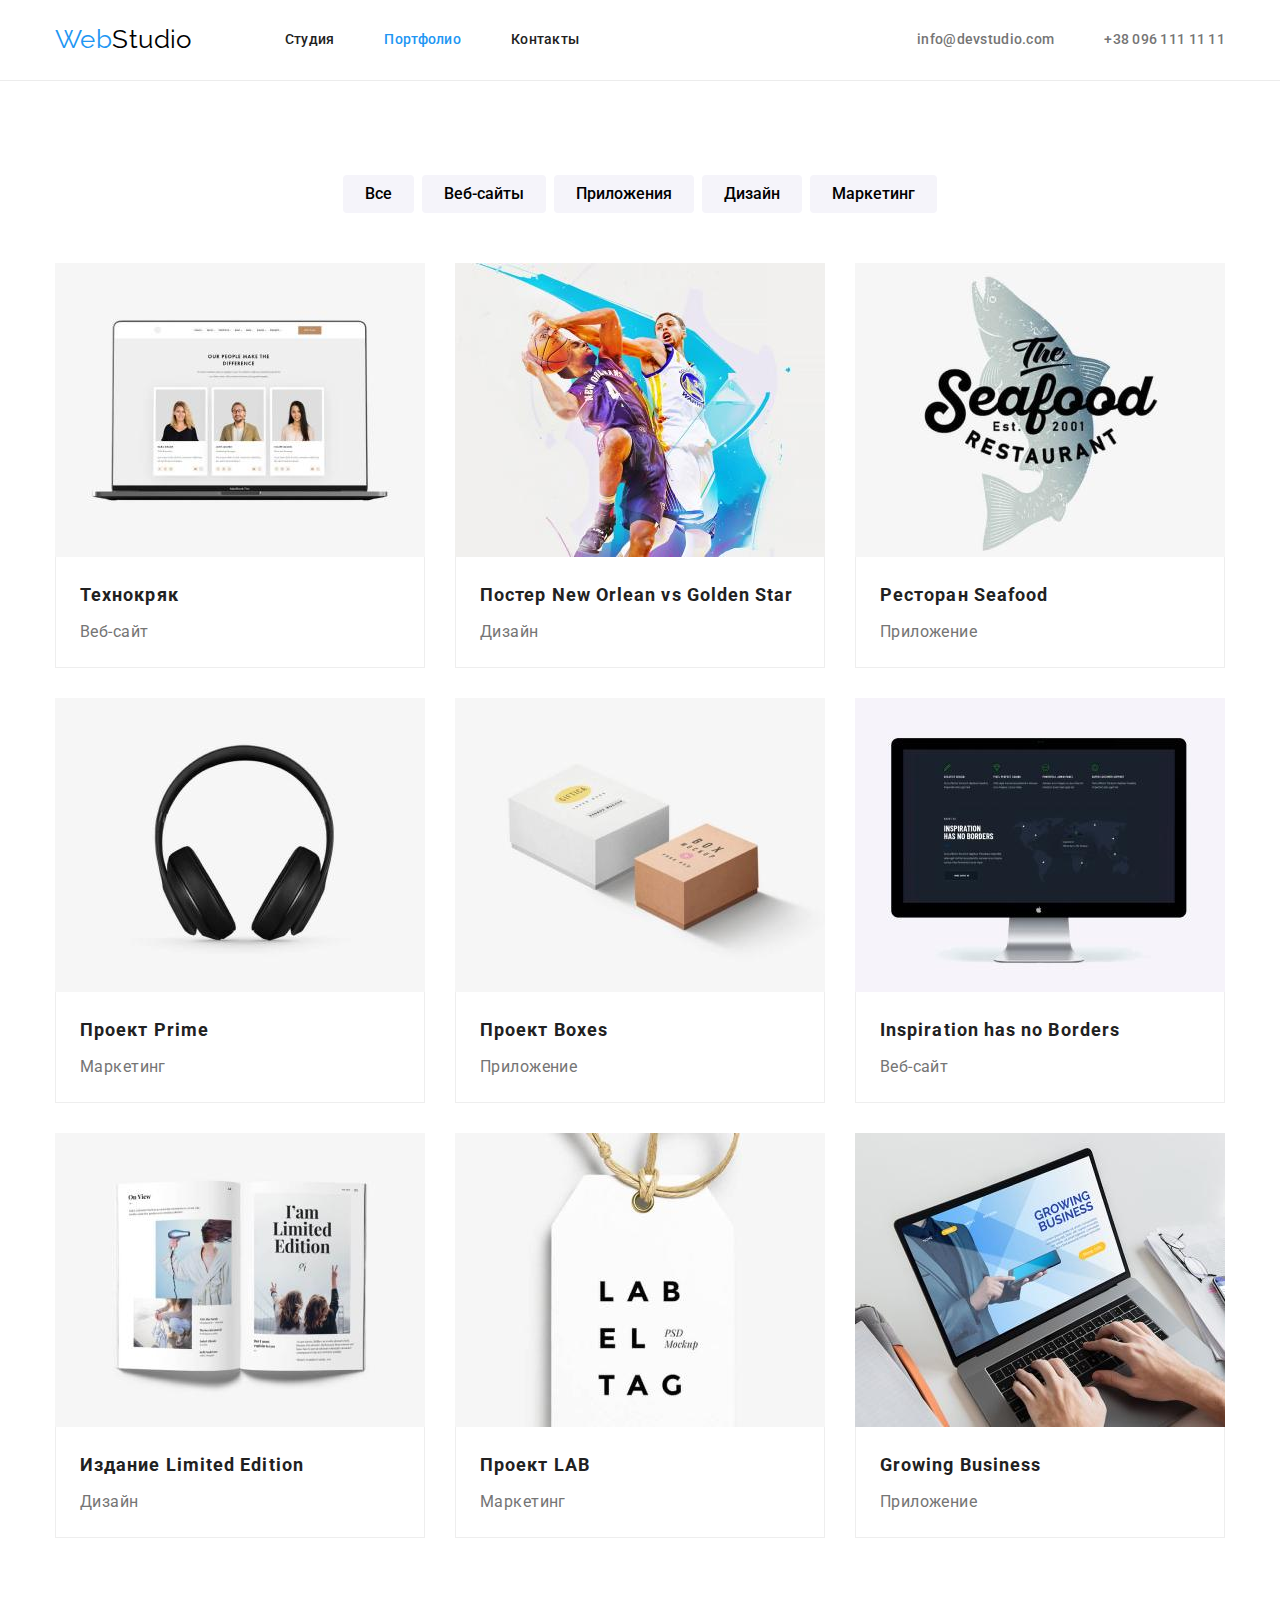
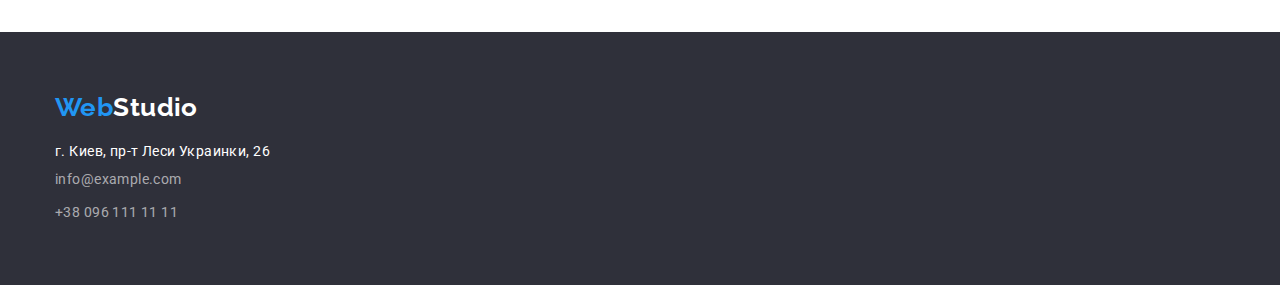
==== portfolio.html @ e7f18486 "1" ====
<!DOCTYPE html>
<html lang="ru">
  <head>
    <meta charset="UTF-8" />
    <meta http-equiv="X-UA-Compatible" content="IE=edge" />
    <meta name="viewport" content="width=device-width, initial-scale=1.0" />
    <title>portfolio</title>
    <link
      href="https://fonts.googleapis.com/css2?family=Raleway:wght@700&family=Roboto:wght@400;500;700;900&display=swap"
      rel="stylesheet"
    />
    <link
      rel="stylesheet"
      href="https://cdnjs.cloudflare.com/ajax/libs/modern-normalize/1.1.0/modern-normalize.min.css"
    />
    <link rel="stylesheet" href="./css/styles.css" />
  </head>

  <body>
    <header class="">
      <div class="container">
        <div class="main-nav">
          <nav class="conteiner-nav">
            <a href="./index.html" class="logo"
              ><span class="logo-text">Web</span>Studio</a
            >
            <ul class="site-nav">
              <li class="item">
                <a href="./index.html" class="link">Студия</a>
              </li>
              <li class="item">
                <a href="./portfolio.html" class="link current">Портфолио</a>
              </li>
              <li class="item"><a href="" class="link">Контакты</a></li>
            </ul>
          </nav>
          <div class="conteiner-contakt">
            <ul class="auth-nav">
              <li class="item">
                <a href="emailto:info@devstudio.com" class="link"
                  >info@devstudio.com
                </a>
              </li>
              <li class="item">
                <a href="tel:+380961111111" class="link"> +38 096 111 11 11</a>
              </li>
            </ul>
          </div>
        </div>
      </div>
    </header>
    <main>
      <section>
        <div class="section container">
          <h1 class="visually-hidden">Карточки работ</h1>
          <ul class="filter">
            <li class="item">
              <button type="button" class="button-filter">Все</button>
            </li>

            <li class="item">
              <button type="button" class="button-filter">Веб-сайты</button>
            </li>

            <li class="item">
              <button type="button" class="button-filter">Приложения</button>
            </li>

            <li class="item">
              <button type="button" class="button-filter">Дизайн</button>
            </li>

            <li class="item">
              <button type="button" class="button-filter">Маркетинг</button>
            </li>
          </ul>

          <ul class="card-work">
            <li class="item">
              <article class="card">
                <div class="card-thumb">
                  <img
                    src="./images/techno.jpeg"
                    alt="стрaница сайта"
                    width="370"
                  />
                </div>
                <div class="card-content">
                  <h2 class="work-title">Технокряк</h2>
                  <p class="work-name">Веб-сайт</p>
                </div>
              </article>
            </li>

            <li class="item">
              <article class="card">
                <div class="card-thumb">
                  <img src="./images/poster.jpeg" alt="баскетбол" width="370" />
                </div>
                <div class="card-content">
                  <h2 class="work-title">Постер New Orlean vs Golden Star</h2>
                  <p class="work-name">Дизайн</p>
                </div>
              </article>
            </li>

            <li class="item">
              <article class="card">
                <div class="card-thumb">
                  <img
                    src="./images/restaurant.jpeg"
                    alt="логотип ресторана"
                    width="370"
                  />
                </div>
                <div class="card-content">
                  <h2 class="work-title">Ресторан Seafood</h2>
                  <p class="work-name">Приложение</p>
                </div>
              </article>
            </li>

            <li class="item">
              <article class="card">
                <div class="card-thumb">
                  <img src="./images/prime.jpeg" alt="наушники" width="370" />
                </div>
                <div class="card-content">
                  <h2 class="work-title">Проект Prime</h2>
                  <p class="work-name">Маркетинг</p>
                </div>
              </article>
            </li>

            <li class="item">
              <article class="card">
                <div class="card-thumb">
                  <img src="./images/boxes.jpeg" alt="блоки" width="370" />
                </div>
                <div class="card-content">
                  <h2 class="work-title">Проект Boxes</h2>
                  <p class="work-name">Приложение</p>
                </div>
              </article>
            </li>

            <li class="item">
              <article class="card">
                <div class="card-thumb">
                  <img
                    src="./images/Inspiration.jpeg"
                    alt="монитор"
                    width="370"
                  />
                </div>
                <div class="card-content">
                  <h2 class="work-title">Inspiration has no Borders</h2>
                  <p class="work-name">Веб-сайт</p>
                </div>
              </article>
            </li>

            <li class="item">
              <article class="card">
                <div class="card-thumb">
                  <img src="./images/edition.jpeg" alt="книга" width="370" />
                </div>
                <div class="card-content">
                  <h2 class="work-title">Издание Limited Edition</h2>
                  <p class="work-name">Дизайн</p>
                </div>
              </article>
            </li>

            <li class="item">
              <article class="card">
                <div class="card-thumb">
                  <img src="./images/projeck.jpeg" alt="лейба" width="370" />
                </div>
                <div class="card-content">
                  <h2 class="work-title">Проект LAB</h2>
                  <p class="work-name">Маркетинг</p>
                </div>
              </article>
            </li>

            <li class="item">
              <article class="card">
                <div class="card-thumb">
                  <img src="./images/business.jpeg" alt="ноутбук" width="370" />
                </div>
                <div class="card-content">
                  <h2 class="work-title">Growing Business</h2>
                  <p class="work-name">Приложение</p>
                </div>
              </article>
            </li>
          </ul>
        </div>
      </section>
    </main>

    <footer class="footer">
      <div class="container">
        <a href="./index.html" class="logo-footer"
          ><span class="logo-text">Web</span>Studio</a
        >
        <address>
          <ul class="footer-nav">
            <li class="item">
              <a
                href="https://www.google.com/maps/place/%D0%B1%D1%83%D0%BB.+%D0%9B%D0%B5%D1%81%D0%B8+%D0%A3%D0%BA%D1%80%D0%B0%D0%B8%D0%BD%D0%BA%D0%B8,+26,+%D0%9A%D0%B8%D0%B5%D0%B2,+02000/@50.4265841,30.5361971,17z/data=!3m1!4b1!4m5!3m4!1s0x40d4cf0e033ecbe9:0x57a4dffefec77da0!8m2!3d50.4265807!4d30.5383858"
                target="_blank"
                rel="noopener noreferrer nofollow"
                class="link-adress"
                >г. Киев, пр-т Леси Украинки, 26</a
              >
            </li>
            <li class="item">
              <a href="mailto:info@example.com" class="link"
                >info@example.com</a
              >
            </li>
            <li class="item">
              <a href="tel:+380961111111" class="link"> +38 096 111 11 11</a>
            </li>
          </ul>
        </address>
      </div>
    </footer>
  </body>
</html>
---- css/styles.css ----
:root {
  --primary-text-color: #757575;
  --title-text-color: #212121;
  --primary-color-link: #2196f3;
  --white-color: #ffffff;
  --black-color: #000000;
  --card-set-gap: 30px;
}

body {
  background-color: var(--white-color);
  color: var(--primary-text-color);
  font-family: Roboto, sans-serif;
  letter-spacing: 0.03em;
  font-size: 14px;
}
a {
  text-decoration: none;
}

ul {
  list-style: none;
}

h1,
h2,
h3,
ul,
p,
li {
  padding: 0;
  margin: 0;
}

img {
  display: block;
  max-width: 100%;
}

/* цвет основного текста #757575; */
/* вторичный цвет текста #212121; */
/* белый #FFFFFF */
/* синий #2196F3 */
/* вторичный цвет фона #F5F4FA */
/* черный цвет  #000000 */

/* site-nav */

.container {
  margin-left: auto;
  margin-right: auto;
  padding-left: 15px;
  padding-right: 15px;
  width: 1200px;
}

.section {
  padding-top: 94px;
  padding-bottom: 94px;
}

header {
  background-color: var(--white-color);
  border-bottom: 1px solid #ececec;
}

.conteiner-nav {
  display: flex;
  align-items: center;
}

.main-nav {
  display: flex;
  align-items: center;
}

.logo {
  color: var(--black-color);
  font-family: Raleway, sans-serif;
  font-size: 26px;
  line-height: 1.2;
}

.logo-text {
  color: var(--primary-color-link);
  text-decoration: none;
}

.site-nav {
  margin: 0 0 0 93px;
}

.conteiner-contakt {
  margin-left: auto;
}

.site-nav .link {
  color: var(--title-text-color);
}

.site-nav .link {
  display: block;
  padding-bottom: 32px;
  padding-top: 32px;
}

.site-nav,
.auth-nav {
  display: flex;
  padding-left: 0;
  font-weight: 500;
  line-height: 1.14;
  letter-spacing: 0.02em;
}

.auth-nav .item + .item {
  margin-left: 50px;
}

.site-nav .item:not(:last-child) {
  margin-right: 50px;
}

.site-nav .link:hover,
.site-nav .link:focus {
  color: var(--primary-color-link);
}

.auth-nav .link {
  padding-bottom: 32px;
  padding-top: 32px;
  color: var(--primary-text-color);
}

.auth-nav .link:hover,
.auth-nav .link:focus {
  color: var(--primary-color-link);
}

.site-nav .current {
  color: var(--primary-color-link);
}

/* hero */

.hero {
  padding: 200px 0;
  background-color: #2f303a;
  color: var(--white-color);
  text-align: center;
}

.hero-title {
  margin-bottom: 40px;
  margin-left: auto;
  margin-right: auto;
  width: 696px;
  font-weight: 900;
  font-size: 44px;
  line-height: 1.36;
  letter-spacing: 0.06em;
  text-transform: uppercase;
}

.button {
  padding: 10px 32px;
  border: none;
  background-color: var(--primary-color-link);
  color: var(--white-color);
  font-family: inherit;
  font-weight: 700;
  font-size: 16px;
  line-height: 1.87;
  align-items: center;
  text-align: center;
  letter-spacing: 0.06em;
  cursor: pointer;
  box-shadow: 0px 4px 4px rgba(0, 0, 0, 0.15);
  border-radius: 4px;
}

.button:hover {
  background-color: #188ce8;
}

/* section */

.advantage {
  padding-bottom: 0;
}

.visually-hidden {
  position: absolute;
  width: 1px;
  height: 1px;
  margin: -1px;
  border: 0;
  padding: 0;

  white-space: nowrap;
  clip-path: inset(100%);
  clip: rect(0 0 0 0);
  overflow: hidden;
}

.advantage-block {
  display: flex;
}

.advantage-block .item {
  width: 270px;
}

.advantage-block .item:not(:last-child) {
  margin-right: 30px;
}

.section-title {
  margin-bottom: 50px;
  color: var(--title-text-color);
  font-weight: 700;
  font-size: 36px;
  line-height: 1.17;
  text-align: center;
}

.advantage-title {
  margin-bottom: 10px;
  color: var(--title-text-color);
  font-weight: 700;
  font-size: 14px;
  line-height: 1.14;
  text-transform: uppercase;
}

.pictures {
  display: flex;
}

.pictures .item:not(:last-child) {
  margin-right: 30px;
}

.team {
  background-color: #f5f4fa;
}

.team {
  padding-top: 94px;
  padding-bottom: 94px;
}

.team-block {
  display: flex;
}

.team-block .item:not(:last-child) {
  margin-right: 30px;
}

.team-block .item {
  background-color: var(--white-color);
  box-shadow: 0px 1px 3px rgba(0, 0, 0, 0.12), 0px 1px 1px rgba(0, 0, 0, 0.14),
    0px 2px 1px rgba(0, 0, 0, 0.2);
  border-radius: 0px 0px 4px 4px;
}

.team-title {
  margin-top: 30px;
  margin-bottom: 10px;

  color: var(--title-text-color);
  font-weight: 500;
  font-size: 16px;
  line-height: 1.19;
  text-align: center;
}

.work-title {
  color: var(--title-text-color);
  font-weight: 700;
  font-size: 18px;
  line-height: 2;
  letter-spacing: 0.06em;
}

.work-name {
  color: var(--primary-text-color);
  font-size: 16px;
  line-height: 1.87;
}

.text {
  line-height: 1.71;
}

.position {
  margin-bottom: 30px;

  font-size: 16px;
  line-height: 1.19;
  text-align: center;
}

/* карточка работ */

main {
  background-color: var(--white-color);
}

.card-content {
  padding: 20px 24px;

  background-color: #ffffff;

  border: 1px solid #eeeeee;
  border-top: 0px;
}

.work-name {
  margin-top: 4px;
}

.card-work {
  display: flex;
  flex-wrap: wrap;
  margin-left: calc(-1 * var(--card-set-gap));
  margin-top: calc(-1 * var(--card-set-gap));
}

.card-work > .item {
  flex-basis: calc(100% / 3 - var(--card-set-gap));
  margin-left: var(--card-set-gap);
  margin-top: var(--card-set-gap);
}

.filter {
  display: flex;
  margin-bottom: 50px;
  justify-content: center;
}

.button-filter {
  padding: 6px 22px;
  border: none;
  background-color: #f5f4fa;
  border-radius: 4px;
  font-weight: 500;
  font-size: 16px;
  line-height: 1.62;
  cursor: pointer;
}

.filter .item:not(:last-child) .button-filter {
  margin-right: 8px;
}

.button-filter:hover,
.button-filter:focus {
  color: var(--white-color);
  background-color: var(--primary-color-link);
}

/* footer */

.logo-footer {
  display: block;
  margin-bottom: 20px;
  color: var(--white-color);
  font-family: Raleway, sans-serif;
  font-weight: 700;
  font-size: 26px;
  line-height: 1.2;
}

footer {
  padding-top: 60px;
  padding-bottom: 60px;
  background-color: #2f303a;
}

.footer-nav .item:not(:last-child) {
  margin-bottom: 9px;
}

.footer-nav .link {
  color: rgba(255, 255, 255, 0.6);
  font-weight: 400;
  font-size: 14px;
  line-height: 1.71;
  font-style: normal;
}

.link-adress {
  color: var(--white-color);
  font-style: normal;
}

.link-adress:hover,
.link-adress:focus {
  color: var(--primary-color-link);
}

.footer-nav .link:hover,
.footer-nav .link:focus {
  color: var(--primary-color-link);
}
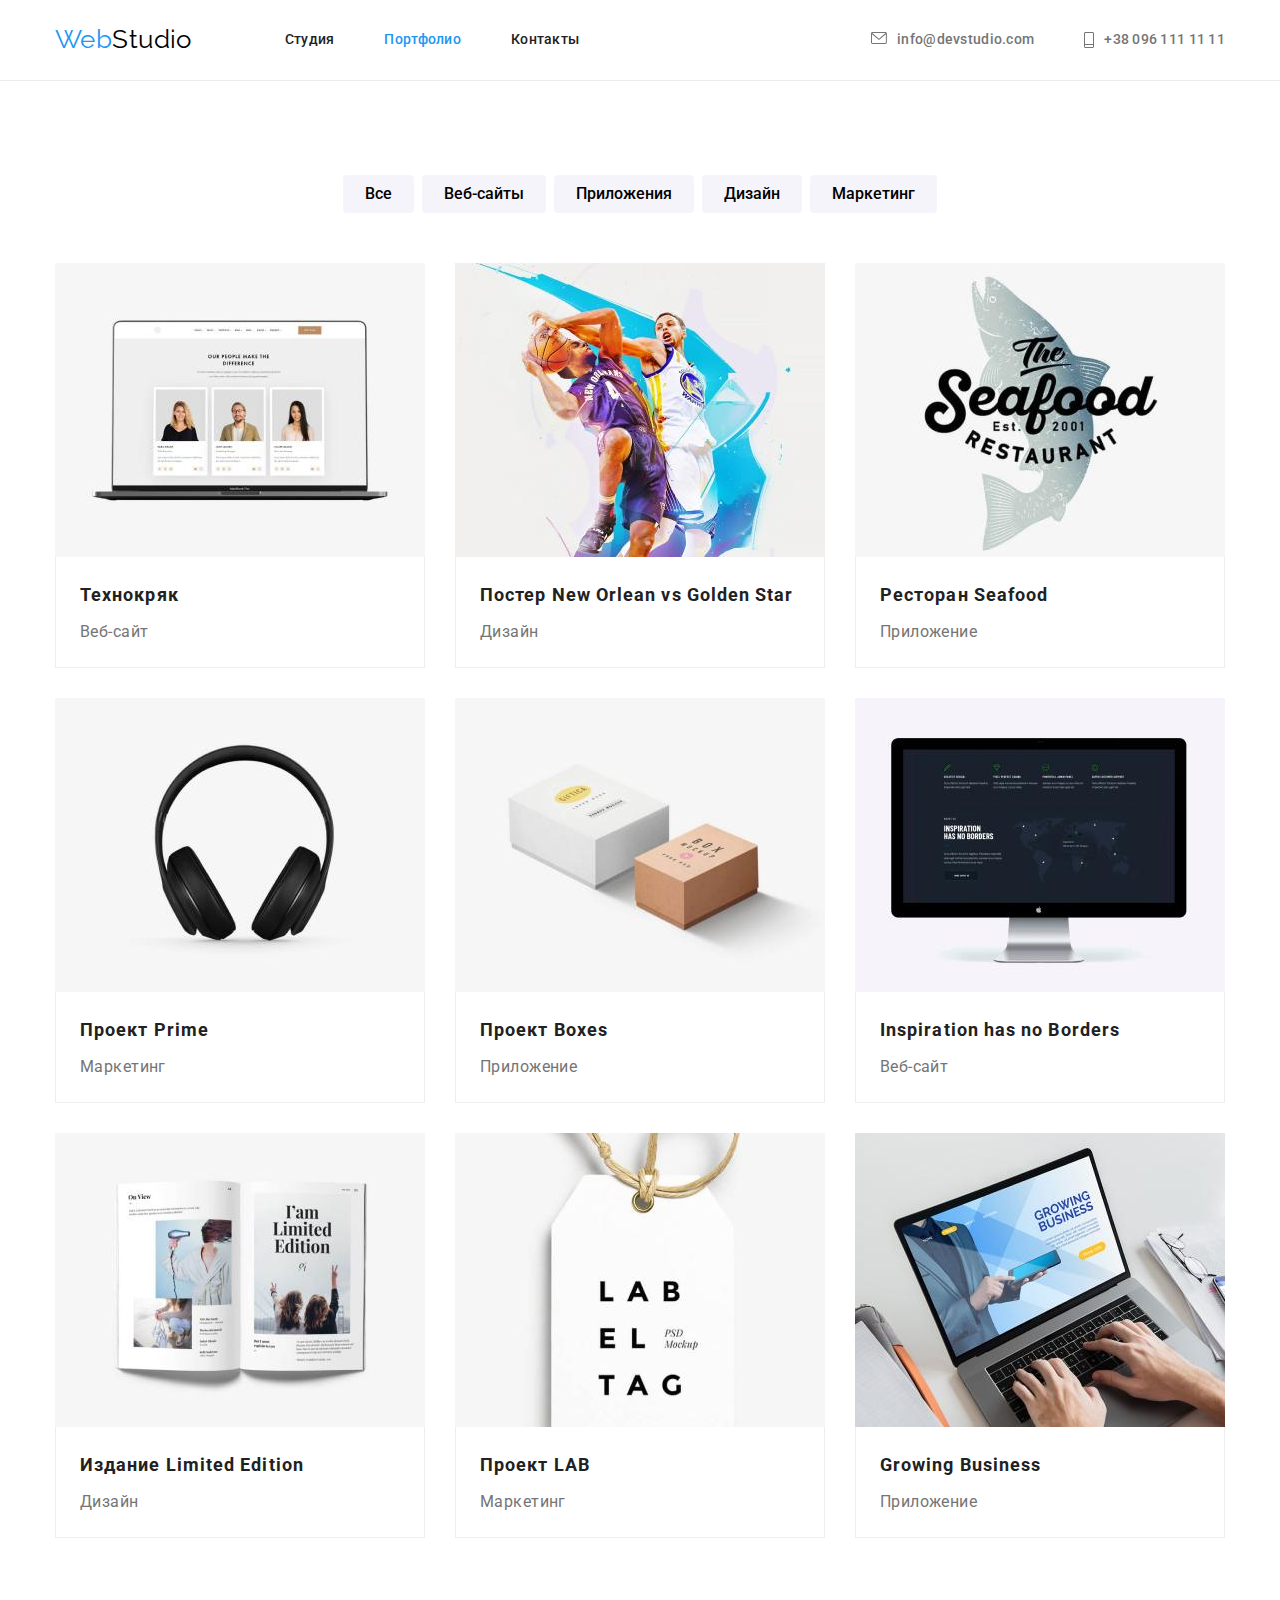
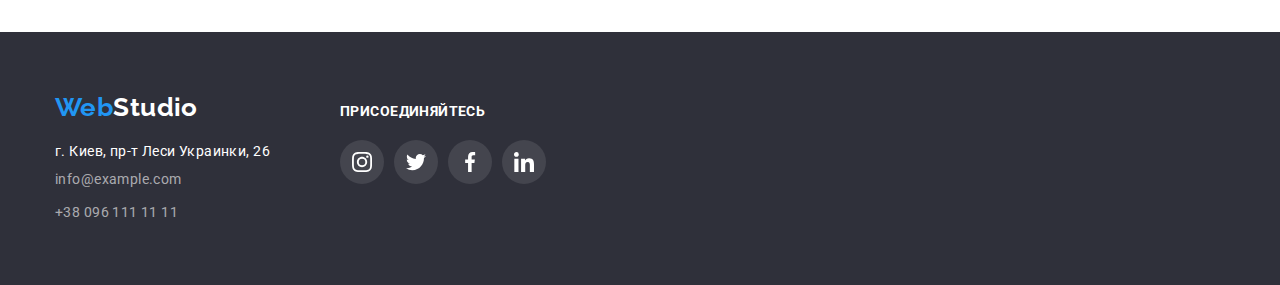
==== commit d92390ec: "1" ====
--- a/portfolio.html
+++ b/portfolio.html
@@ -37,12 +37,20 @@
           <div class="conteiner-contakt">
             <ul class="auth-nav">
               <li class="item">
-                <a href="emailto:info@devstudio.com" class="link"
-                  >info@devstudio.com
+                <a href="emailto:info@devstudio.com" class="link">
+                  <svg class="icon-tell" width="16" height="12">
+                    <use href="./images/icons.svg#envelope"></use>
+                  </svg>
+                  info@devstudio.com
                 </a>
               </li>
               <li class="item">
-                <a href="tel:+380961111111" class="link"> +38 096 111 11 11</a>
+                <a href="tel:+380961111111" class="link">
+                  <svg class="icon-tell" width="10" height="16">
+                    <use href="./images/icons.svg#telephon"></use>
+                  </svg>
+                  +38 096 111 11 11</a
+                >
               </li>
             </ul>
           </div>
@@ -202,30 +210,82 @@
 
     <footer class="footer">
       <div class="container">
-        <a href="./index.html" class="logo-footer"
-          ><span class="logo-text">Web</span>Studio</a
-        >
-        <address>
-          <ul class="footer-nav">
-            <li class="item">
-              <a
-                href="https://www.google.com/maps/place/%D0%B1%D1%83%D0%BB.+%D0%9B%D0%B5%D1%81%D0%B8+%D0%A3%D0%BA%D1%80%D0%B0%D0%B8%D0%BD%D0%BA%D0%B8,+26,+%D0%9A%D0%B8%D0%B5%D0%B2,+02000/@50.4265841,30.5361971,17z/data=!3m1!4b1!4m5!3m4!1s0x40d4cf0e033ecbe9:0x57a4dffefec77da0!8m2!3d50.4265807!4d30.5383858"
-                target="_blank"
-                rel="noopener noreferrer nofollow"
-                class="link-adress"
-                >г. Киев, пр-т Леси Украинки, 26</a
-              >
-            </li>
-            <li class="item">
-              <a href="mailto:info@example.com" class="link"
-                >info@example.com</a
-              >
-            </li>
-            <li class="item">
-              <a href="tel:+380961111111" class="link"> +38 096 111 11 11</a>
+        <div class="addres-thumb">
+          <a href="./index.html" class="logo-footer"
+            ><span class="logo-text">Web</span>Studio</a
+          >
+          <address>
+            <ul class="footer-nav">
+              <li class="item">
+                <a
+                  href="https://www.google.com/maps/place/%D0%B1%D1%83%D0%BB.+%D0%9B%D0%B5%D1%81%D0%B8+%D0%A3%D0%BA%D1%80%D0%B0%D0%B8%D0%BD%D0%BA%D0%B8,+26,+%D0%9A%D0%B8%D0%B5%D0%B2,+02000/@50.4265841,30.5361971,17z/data=!3m1!4b1!4m5!3m4!1s0x40d4cf0e033ecbe9:0x57a4dffefec77da0!8m2!3d50.4265807!4d30.5383858"
+                  target="_blank"
+                  rel="noopener noreferrer nofollow"
+                  class="link-adress"
+                  >г. Киев, пр-т Леси Украинки, 26</a
+                >
+              </li>
+
+              <li class="item">
+                <a href="mailto:info@example.com" class="link"
+                  >info@example.com</a
+                >
+              </li>
+              <li class="item">
+                <a href="tel:+380961111111" class="link"> +38 096 111 11 11</a>
+              </li>
+            </ul>
+          </address>
+        </div>
+        <div class="social-link">
+          <h2 class="social-link-title">присоединяйтесь</h2>
+          <ul class="footer-icon">
+            <li class="icons-footer">
+              <a href="" class="link">
+                <svg class="icon-insta">
+                  <use
+                    href="./images/icons.svg#instagram"
+                    width="20px"
+                    heigth="20px"
+                  ></use>
+                </svg>
+              </a>
+            </li>
+            <li class="icons-footer">
+              <a href="" class="link">
+                <svg class="icon-insta">
+                  <use
+                    href="./images/icons.svg#twitter"
+                    width="20px"
+                    heigth="20px"
+                  ></use>
+                </svg>
+              </a>
+            </li>
+            <li class="icons-footer">
+              <a href="" class="link">
+                <svg class="icon-insta">
+                  <use
+                    href="./images/icons.svg#facebook"
+                    width="20px"
+                    heigth="20px"
+                  ></use>
+                </svg>
+              </a>
+            </li>
+            <li class="icons-footer">
+              <a href="" class="link">
+                <svg class="icon-insta">
+                  <use
+                    href="./images/icons.svg#linkedin"
+                    width="20px"
+                    heigth="20px"
+                  ></use>
+                </svg>
+              </a>
             </li>
           </ul>
-        </address>
+        </div>
       </div>
     </footer>
   </body>
--- a/css/styles.css
+++ b/css/styles.css
@@ -44,7 +44,7 @@
 /* вторичный цвет фона #F5F4FA */
 /* черный цвет  #000000 */
 
-/* site-nav */
+/* header */
 
 .container {
   margin-left: auto;
@@ -126,6 +126,10 @@
   color: var(--primary-color-link);
 }
 
+.item .link {
+  display: inline-flex;
+}
+
 .auth-nav .link {
   padding-bottom: 32px;
   padding-top: 32px;
@@ -137,15 +141,40 @@
   color: var(--primary-color-link);
 }
 
+.link:hover .icon-tell,
+.link:focus .icon-tell {
+  fill: #2196f3;
+}
+
+.icon-tell {
+  fill: var(--primary-text-color);
+  margin-right: 10px;
+}
+
 .site-nav .current {
   color: var(--primary-color-link);
 }
 
-/* hero */
+/* ------------ MAIN---------- */
+
+/* ------HERO------ */
 
 .hero {
   padding: 200px 0;
+  max-width: 1600px;
+  height: 600px;
+  margin-left: auto;
+  margin-right: auto;
   background-color: #2f303a;
+  background-image: linear-gradient(
+      to right,
+      rgba(47, 48, 58, 0.4),
+      rgba(47, 48, 58, 0.4)
+    ),
+    url(../images/hero.jpeg);
+  background-repeat: no-repeat;
+  background-position: center;
+  background-size: cover;
   color: var(--white-color);
   text-align: center;
 }
@@ -179,11 +208,20 @@
   border-radius: 4px;
 }
 
-.button:hover {
+.button:hover .button:focus {
   background-color: #188ce8;
 }
 
-/* section */
+/* ------section------- */
+
+.item .icon {
+  display: block;
+  width: 270px;
+  height: 120px;
+  padding: 25px 100px;
+  background-color: #f5f4fa;
+  border-radius: 4px;
+}
 
 .advantage {
   padding-bottom: 0;
@@ -196,7 +234,6 @@
   margin: -1px;
   border: 0;
   padding: 0;
-
   white-space: nowrap;
   clip-path: inset(100%);
   clip: rect(0 0 0 0);
@@ -225,6 +262,7 @@
 }
 
 .advantage-title {
+  margin-top: 30px;
   margin-bottom: 10px;
   color: var(--title-text-color);
   font-weight: 700;
@@ -243,9 +281,6 @@
 
 .team {
   background-color: #f5f4fa;
-}
-
-.team {
   padding-top: 94px;
   padding-bottom: 94px;
 }
@@ -295,11 +330,75 @@
 }
 
 .position {
-  margin-bottom: 30px;
-
+  margin-bottom: 16px;
   font-size: 16px;
   line-height: 1.19;
   text-align: center;
+}
+
+.social-icon {
+  display: inline-flex;
+  padding: 0 32px 30px 32px;
+}
+
+.social-icon .icons:not(:last-child) {
+  margin-right: 10px;
+}
+
+.icon-soc {
+  width: 44px;
+  height: 44px;
+  padding: 12px;
+  fill: #afb1b8;
+}
+
+.icons .link:hover,
+.icons .link:focus {
+  fill: #ffffff;
+  background-color: #2196f3;
+  border-radius: 50%;
+}
+
+.icons .link:hover .icon-soc,
+.icons .link:focus .icon-soc {
+  fill: #ffffff;
+}
+
+/* company */
+
+.company-block {
+  display: flex;
+}
+
+.company-block .item {
+  padding: 16px 32px;
+}
+
+.company-block .item {
+  width: 170px;
+  height: 92px;
+  cursor: pointer;
+  border: 1px solid #afb1b8;
+  border-radius: 4px;
+}
+
+.company-block .link {
+  display: block;
+  fill: #afb1b8;
+}
+
+.company-block .link:hover,
+.company-block .link:focus {
+  fill: #2196f3;
+}
+
+.company-block .item:hover,
+.company-block .item:focus {
+  border-color: #2196f3;
+}
+
+.company-block .item:not(:last-child) {
+  margin-right: 30px;
 }
 
 /* карточка работ */
@@ -332,6 +431,11 @@
   flex-basis: calc(100% / 3 - var(--card-set-gap));
   margin-left: var(--card-set-gap);
   margin-top: var(--card-set-gap);
+}
+
+.card-work .item:hover {
+  box-shadow: 0px 1px 1px rgba(0, 0, 0, 0.12), 0px 4px 4px rgba(0, 0, 0, 0.06),
+    1px 4px 6px rgba(0, 0, 0, 0.16);
 }
 
 .filter {
@@ -359,6 +463,8 @@
 .button-filter:focus {
   color: var(--white-color);
   background-color: var(--primary-color-link);
+  box-shadow: 0px 3px 1px rgba(0, 0, 0, 0.1), 0px 1px 2px rgba(0, 0, 0, 0.08),
+    0px 2px 2px rgba(0, 0, 0, 0.12);
 }
 
 /* footer */
@@ -405,3 +511,57 @@
 .footer-nav .link:focus {
   color: var(--primary-color-link);
 }
+
+/* --footer social link--- */
+
+.social-link {
+  margin-left: 70px;
+  padding-top: 12px;
+}
+
+.social-link-title {
+  font-weight: 700;
+  font-size: 14px;
+  line-height: 1.14;
+  letter-spacing: 0.03em;
+  text-transform: uppercase;
+  color: #ffffff;
+  margin-bottom: 20px;
+}
+
+.footer .container {
+  display: flex;
+}
+.footer-icon {
+  display: inline-flex;
+}
+
+.footer-icon .icons-footer:not(:last-child) {
+  margin-right: 10px;
+}
+.icons-footer .link {
+  display: block;
+  list-style: none;
+  width: 44px;
+  height: 44px;
+  background-color: rgba(255, 255, 255, 0.1);
+  border-radius: 50%;
+}
+
+.icon-insta {
+  width: 44px;
+  height: 44px;
+  padding: 12px;
+  fill: #ffffff;
+}
+
+.icons-footer .link:hover,
+.icons-footer .link:focus {
+  background-color: #2196f3;
+  border-radius: 50%;
+}
+
+.icons .link:hover .icon-soc,
+.icons .link:focus .icon-soc {
+  fill: #ffffff;
+}
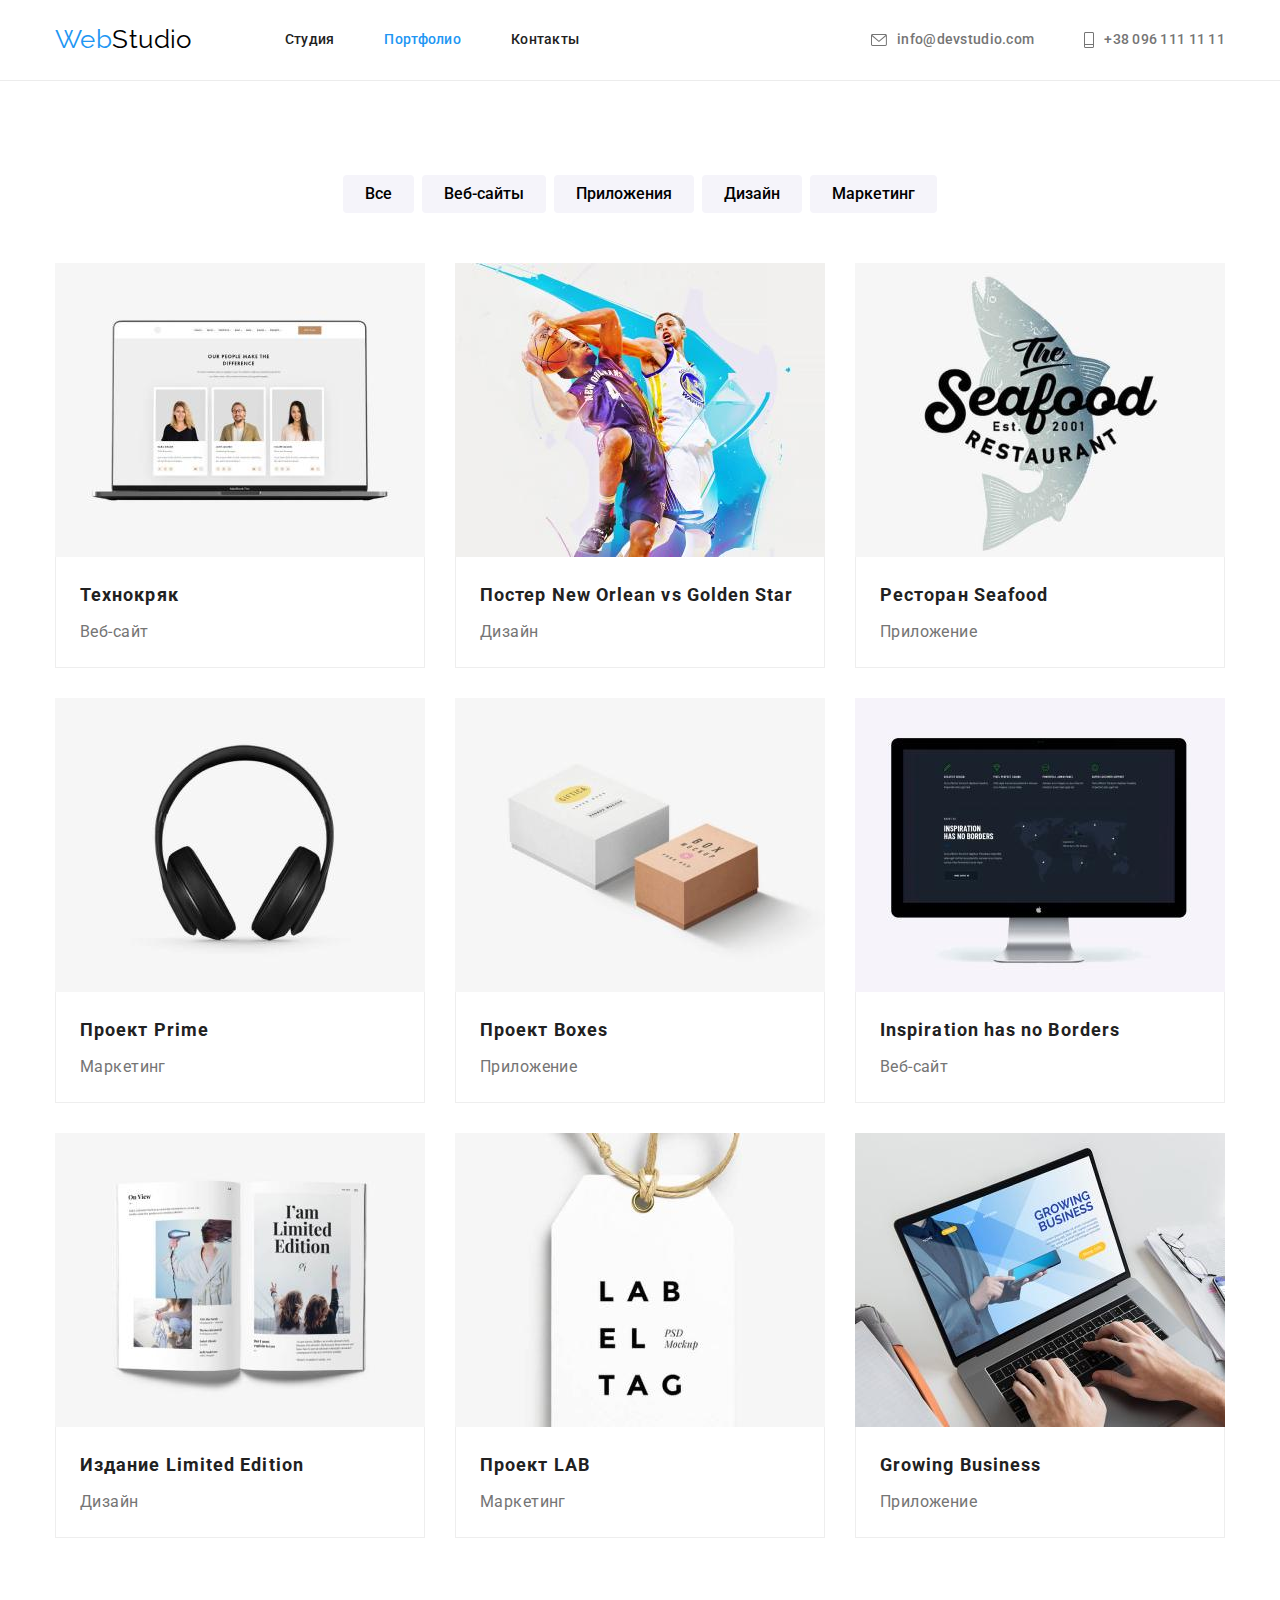
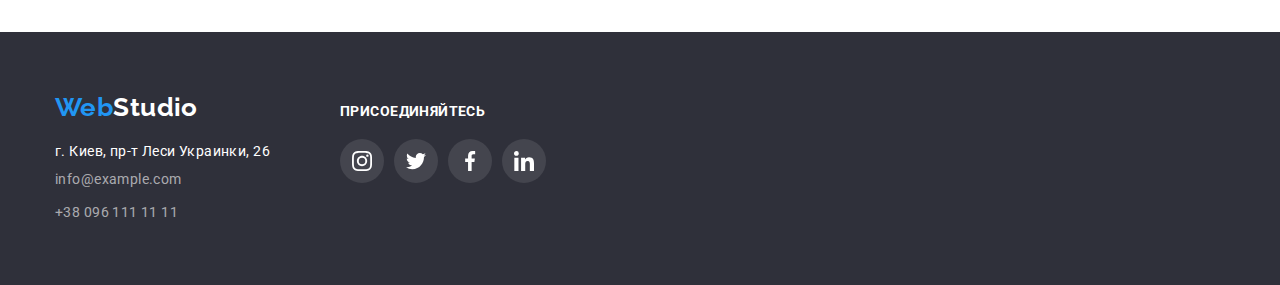
==== commit 38d9d48d: "11" ====
--- a/portfolio.html
+++ b/portfolio.html
@@ -82,126 +82,99 @@
               <button type="button" class="button-filter">Маркетинг</button>
             </li>
           </ul>
-
           <ul class="card-work">
             <li class="item">
-              <article class="card">
-                <div class="card-thumb">
-                  <img
-                    src="./images/techno.jpeg"
-                    alt="стрaница сайта"
-                    width="370"
-                  />
-                </div>
+              <a href="" class="card-thumb">
+                <img
+                  src="./images/techno.jpeg"
+                  alt="стрaница сайта"
+                  width="370"
+                />
                 <div class="card-content">
                   <h2 class="work-title">Технокряк</h2>
                   <p class="work-name">Веб-сайт</p>
                 </div>
-              </article>
-            </li>
-
-            <li class="item">
-              <article class="card">
-                <div class="card-thumb">
-                  <img src="./images/poster.jpeg" alt="баскетбол" width="370" />
-                </div>
+              </a>
+            </li>
+            <li class="item">
+              <a href="" class="card-thumb">
+                <img src="./images/poster.jpeg" alt="баскетбол" width="370" />
                 <div class="card-content">
                   <h2 class="work-title">Постер New Orlean vs Golden Star</h2>
                   <p class="work-name">Дизайн</p>
                 </div>
-              </article>
-            </li>
-
-            <li class="item">
-              <article class="card">
-                <div class="card-thumb">
-                  <img
-                    src="./images/restaurant.jpeg"
-                    alt="логотип ресторана"
-                    width="370"
-                  />
-                </div>
+              </a>
+            </li>
+            <li class="item">
+              <a href="" class="card-thumb"
+                ><img
+                  src="./images/restaurant.jpeg"
+                  alt="логотип ресторана"
+                  width="370"
+                />
                 <div class="card-content">
                   <h2 class="work-title">Ресторан Seafood</h2>
                   <p class="work-name">Приложение</p>
-                </div>
-              </article>
-            </li>
-
-            <li class="item">
-              <article class="card">
-                <div class="card-thumb">
-                  <img src="./images/prime.jpeg" alt="наушники" width="370" />
-                </div>
+                </div></a
+              >
+            </li>
+            <li class="item">
+              <a href="" class="card-thumb">
+                <img src="./images/prime.jpeg" alt="наушники" width="370" />
                 <div class="card-content">
                   <h2 class="work-title">Проект Prime</h2>
                   <p class="work-name">Маркетинг</p>
-                </div>
-              </article>
-            </li>
-
-            <li class="item">
-              <article class="card">
-                <div class="card-thumb">
-                  <img src="./images/boxes.jpeg" alt="блоки" width="370" />
-                </div>
+                </div></a
+              >
+            </li>
+            <li class="item">
+              <a href="" class="card-thumb"
+                ><img src="./images/boxes.jpeg" alt="блоки" width="370" />
                 <div class="card-content">
                   <h2 class="work-title">Проект Boxes</h2>
                   <p class="work-name">Приложение</p>
-                </div>
-              </article>
-            </li>
-
-            <li class="item">
-              <article class="card">
-                <div class="card-thumb">
-                  <img
-                    src="./images/Inspiration.jpeg"
-                    alt="монитор"
-                    width="370"
-                  />
-                </div>
+                </div></a
+              >
+            </li>
+            <li class="item">
+              <a href="" class="card-thumb"
+                ><img
+                  src="./images/Inspiration.jpeg"
+                  alt="монитор"
+                  width="370"
+                />
                 <div class="card-content">
                   <h2 class="work-title">Inspiration has no Borders</h2>
                   <p class="work-name">Веб-сайт</p>
-                </div>
-              </article>
-            </li>
-
-            <li class="item">
-              <article class="card">
-                <div class="card-thumb">
-                  <img src="./images/edition.jpeg" alt="книга" width="370" />
-                </div>
+                </div></a
+              >
+            </li>
+            <li class="item">
+              <a href="" class="card-thumb"
+                ><img src="./images/edition.jpeg" alt="книга" width="370" />
                 <div class="card-content">
                   <h2 class="work-title">Издание Limited Edition</h2>
                   <p class="work-name">Дизайн</p>
-                </div>
-              </article>
-            </li>
-
-            <li class="item">
-              <article class="card">
-                <div class="card-thumb">
-                  <img src="./images/projeck.jpeg" alt="лейба" width="370" />
-                </div>
+                </div></a
+              >
+            </li>
+            <li class="item">
+              <a href="" class="card-thumb"
+                ><img src="./images/projeck.jpeg" alt="лейба" width="370" />
                 <div class="card-content">
                   <h2 class="work-title">Проект LAB</h2>
                   <p class="work-name">Маркетинг</p>
-                </div>
-              </article>
-            </li>
-
-            <li class="item">
-              <article class="card">
-                <div class="card-thumb">
-                  <img src="./images/business.jpeg" alt="ноутбук" width="370" />
-                </div>
+                </div></a
+              >
+            </li>
+            <li class="item">
+              <a href="" class="card-thumb"
+                ><img src="./images/business.jpeg" alt="ноутбук" width="370" />
                 <div class="card-content">
                   <h2 class="work-title">Growing Business</h2>
                   <p class="work-name">Приложение</p>
                 </div>
-              </article>
+              </a>
             </li>
           </ul>
         </div>
@@ -238,49 +211,33 @@
           </address>
         </div>
         <div class="social-link">
-          <h2 class="social-link-title">присоединяйтесь</h2>
+          <p class="social-link-title">присоединяйтесь</p>
           <ul class="footer-icon">
             <li class="icons-footer">
               <a href="" class="link">
-                <svg class="icon-insta">
-                  <use
-                    href="./images/icons.svg#instagram"
-                    width="20px"
-                    heigth="20px"
-                  ></use>
-                </svg>
-              </a>
-            </li>
-            <li class="icons-footer">
-              <a href="" class="link">
-                <svg class="icon-insta">
-                  <use
-                    href="./images/icons.svg#twitter"
-                    width="20px"
-                    heigth="20px"
-                  ></use>
-                </svg>
-              </a>
-            </li>
-            <li class="icons-footer">
-              <a href="" class="link">
-                <svg class="icon-insta">
-                  <use
-                    href="./images/icons.svg#facebook"
-                    width="20px"
-                    heigth="20px"
-                  ></use>
-                </svg>
-              </a>
-            </li>
-            <li class="icons-footer">
-              <a href="" class="link">
-                <svg class="icon-insta">
-                  <use
-                    href="./images/icons.svg#linkedin"
-                    width="20px"
-                    heigth="20px"
-                  ></use>
+                <svg class="icon-insta" width="20px" height="20px">
+                  <use href="./images/icons.svg#instagram"></use>
+                </svg>
+              </a>
+            </li>
+            <li class="icons-footer">
+              <a href="" class="link">
+                <svg class="icon-insta" width="20px" height="20px">
+                  <use href="./images/icons.svg#twitter"></use>
+                </svg>
+              </a>
+            </li>
+            <li class="icons-footer">
+              <a href="" class="link">
+                <svg class="icon-insta" width="20px" height="20px">
+                  <use href="./images/icons.svg#facebook"></use>
+                </svg>
+              </a>
+            </li>
+            <li class="icons-footer">
+              <a href="" class="link">
+                <svg class="icon-insta" width="20px" height="20px">
+                  <use href="./images/icons.svg#linkedin"></use>
                 </svg>
               </a>
             </li>
--- a/css/styles.css
+++ b/css/styles.css
@@ -131,8 +131,8 @@
 }
 
 .auth-nav .link {
-  padding-bottom: 32px;
-  padding-top: 32px;
+  display: flex;
+  align-items: center;
   color: var(--primary-text-color);
 }
 
@@ -215,10 +215,11 @@
 /* ------section------- */
 
 .item .icon {
-  display: block;
+  display: flex;
+  align-items: center;
+  justify-content: center;
   width: 270px;
   height: 120px;
-  padding: 25px 100px;
   background-color: #f5f4fa;
   border-radius: 4px;
 }
@@ -244,10 +245,6 @@
   display: flex;
 }
 
-.advantage-block .item {
-  width: 270px;
-}
-
 .advantage-block .item:not(:last-child) {
   margin-right: 30px;
 }
@@ -337,18 +334,21 @@
 }
 
 .social-icon {
-  display: inline-flex;
-  padding: 0 32px 30px 32px;
+  display: flex;
+  justify-content: center;
+  margin-bottom: 30px;
 }
 
 .social-icon .icons:not(:last-child) {
   margin-right: 10px;
 }
 
-.icon-soc {
+.icons .link {
+  display: flex;
+  align-items: center;
+  justify-content: center;
   width: 44px;
   height: 44px;
-  padding: 12px;
   fill: #afb1b8;
 }
 
@@ -371,7 +371,9 @@
 }
 
 .company-block .item {
-  padding: 16px 32px;
+  display: flex;
+  align-items: center;
+  justify-content: center;
 }
 
 .company-block .item {
@@ -433,7 +435,12 @@
   margin-top: var(--card-set-gap);
 }
 
-.card-work .item:hover {
+.item .card-thumb {
+  display: block;
+}
+
+.item .card-thumb:hover,
+.item .card-thumb:focus {
   box-shadow: 0px 1px 1px rgba(0, 0, 0, 0.12), 0px 4px 4px rgba(0, 0, 0, 0.06),
     1px 4px 6px rgba(0, 0, 0, 0.16);
 }
@@ -516,7 +523,6 @@
 
 .social-link {
   margin-left: 70px;
-  padding-top: 12px;
 }
 
 .social-link-title {
@@ -531,6 +537,7 @@
 
 .footer .container {
   display: flex;
+  align-items: baseline;
 }
 .footer-icon {
   display: inline-flex;
@@ -540,8 +547,9 @@
   margin-right: 10px;
 }
 .icons-footer .link {
-  display: block;
-  list-style: none;
+  display: flex;
+  align-items: center;
+  justify-content: center;
   width: 44px;
   height: 44px;
   background-color: rgba(255, 255, 255, 0.1);
@@ -549,9 +557,6 @@
 }
 
 .icon-insta {
-  width: 44px;
-  height: 44px;
-  padding: 12px;
   fill: #ffffff;
 }
 
